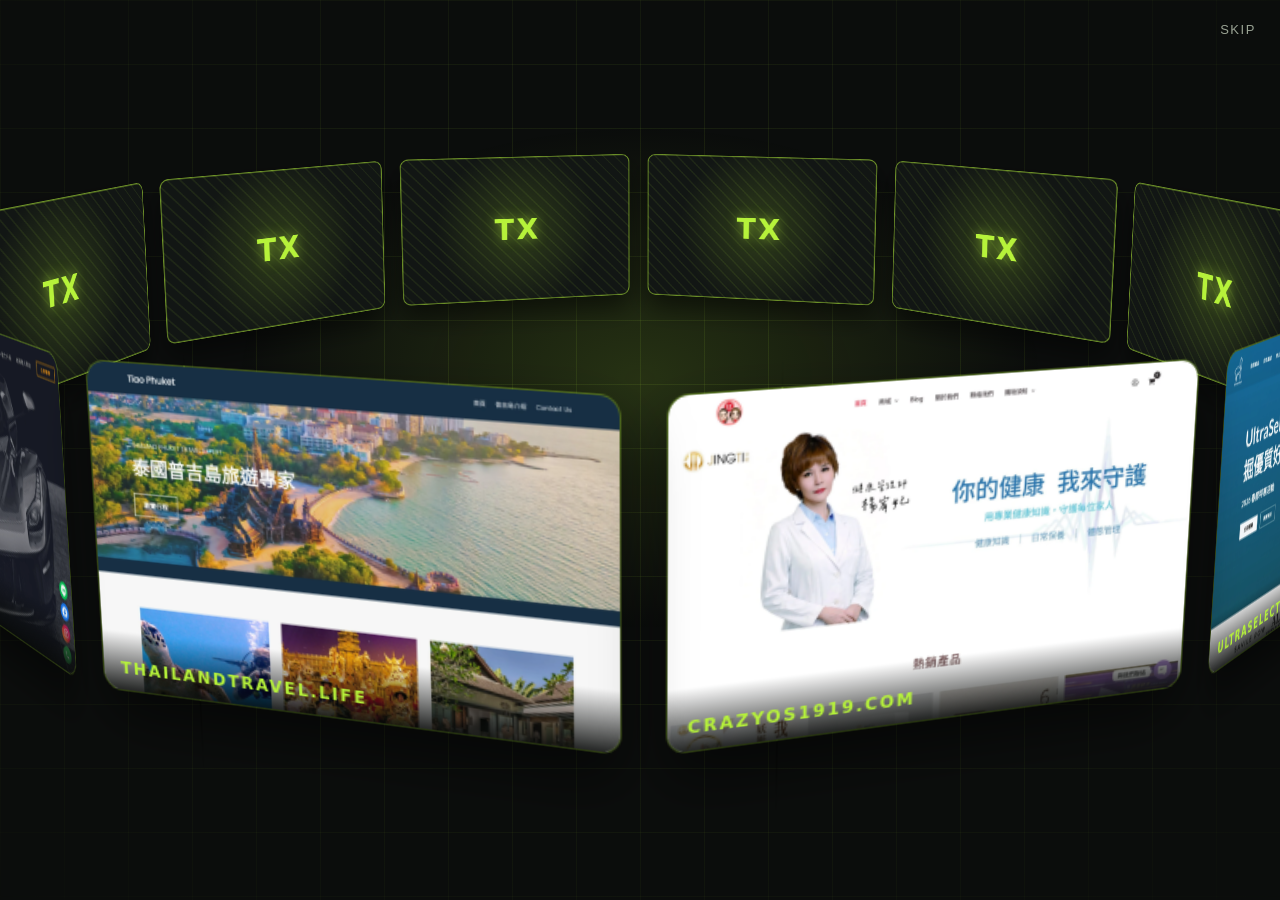
==== index.html @ 5aee788c "Publish Tangxu portfolio flipbook" ====
<!doctype html>
<html lang="zh-Hant-TW">
<head>
<meta charset="utf-8">
<meta name="viewport" content="width=device-width, initial-scale=1, viewport-fit=cover">
<title>棠序問策｜網站作品集 2026</title>
<meta name="description" content="棠序問策 新世代 AI 品牌科技｜網站作品集電子書">
<link rel="stylesheet" href="assets/flipbook.css">
<link rel="stylesheet" href="assets/intro.css">
<link rel="preload" as="image" href="assets/intro/crazyos.webp" media="(min-width: 768px)">
<link rel="preload" as="image" href="assets/intro/crazyos_m.webp" media="(max-width: 767px)">
</head>
<body>
  <div class="bg-grid" aria-hidden="true"></div>
  <a class="brand" href="https://tangxuai.org/" target="_blank" rel="noopener"><span class="dot"></span>棠序問策</a>
  <a class="cta" href="https://tangxuai.org/contact-us/" target="_blank" rel="noopener">預約諮詢</a>

  <!-- Desktop: page-flip book -->
  <main class="stage" id="stage" hidden>
    <div class="book-shift" id="shift"></div>
  </main>
  <nav class="controls" id="controls" aria-label="翻頁控制" hidden>
    <button id="prev" class="btn" aria-label="上一頁"><svg viewBox="0 0 24 24"><path d="M15 5l-7 7 7 7"/></svg></button>
    <div class="counter"><span id="cur">01</span><i>/</i><span id="total">15</span></div>
    <button id="next" class="btn" aria-label="下一頁"><svg viewBox="0 0 24 24"><path d="M9 5l7 7-7 7"/></svg></button>
    <span class="sep"></span>
    <button id="mode" class="btn ghost" aria-label="切換單頁／雙頁" title="單頁／雙頁"><svg viewBox="0 0 24 24"><rect x="3" y="5" width="8" height="14" rx="1"/><rect x="13" y="5" width="8" height="14" rx="1"/></svg></button>
    <button id="fs" class="btn ghost" aria-label="全螢幕" title="全螢幕"><svg viewBox="0 0 24 24"><path d="M4 9V4h5M20 9V4h-5M4 15v5h5M20 15v5h-5"/></svg></button>
  </nav>
  <div class="hint" id="hint" aria-hidden="true">← → 鍵盤翻頁　｜　拖曳頁角翻頁</div>

  <!-- Mobile: vertical scroll -->
  <main class="scroll" id="scroll" hidden></main>
  <div class="lightbox" id="lb" hidden role="dialog" aria-label="頁面放大檢視">
    <div class="lb-stage" id="lbStage"><img id="lbImg" alt=""></div>
    <button class="lb-close" id="lbClose" aria-label="關閉">✕</button>
    <div class="lb-num" id="lbNum"></div>
    <div class="lb-tip" id="lbTip">雙指縮放・點兩下放大</div>
  </div>

  <script src="assets/intro.js"></script>
  <script src="assets/js/page-flip.browser.js"></script>
  <script src="assets/flipbook.js"></script>
</body>
</html>
---- assets/flipbook.css ----
:root{--lime:#B6F23A;--bg:#0b0d0c;--line:rgba(182,242,58,.10);--text:#e8ece6;--bar:56px}
*{box-sizing:border-box;margin:0;padding:0}
html,body{height:100%;background:var(--bg);color:var(--text);font-family:"Noto Sans TC","PingFang TC","Microsoft JhengHei","Heiti TC",system-ui,sans-serif;-webkit-font-smoothing:antialiased}
body.desk{overflow:hidden}
[hidden]{display:none!important}
.bg-grid{position:fixed;inset:0;pointer-events:none;z-index:0;
  background:radial-gradient(60% 55% at 50% 50%,rgba(182,242,58,.07),transparent 70%),
   linear-gradient(var(--line) 1px,transparent 1px) 0 0/64px 64px,
   linear-gradient(90deg,var(--line) 1px,transparent 1px) 0 0/64px 64px;
  -webkit-mask-image:radial-gradient(85% 75% at 50% 50%,#000 35%,transparent 100%);mask-image:radial-gradient(85% 75% at 50% 50%,#000 35%,transparent 100%)}
.brand{position:fixed;top:14px;left:18px;z-index:20;color:#fff;text-decoration:none;font-weight:800;letter-spacing:.05em;display:flex;align-items:center;gap:8px;font-size:14px;opacity:.9}
.dot{width:8px;height:8px;border-radius:50%;background:var(--lime);box-shadow:0 0 10px var(--lime)}
.cta{position:fixed;top:10px;right:14px;z-index:20;color:#0b0d0c;background:var(--lime);text-decoration:none;font-weight:800;font-size:13px;padding:8px 16px;border-radius:999px;box-shadow:0 0 16px rgba(182,242,58,.35)}
.cta:hover{filter:brightness(1.06)}
/* desktop stage */
.stage{position:fixed;left:0;right:0;top:0;bottom:var(--bar);display:flex;align-items:center;justify-content:center;z-index:1}
.book-shift{transition:transform .6s cubic-bezier(.3,.7,.2,1)}
.page{background:#0e100f;overflow:hidden;box-shadow:0 20px 50px rgba(0,0,0,.55)}
.page img{display:block;width:100%;height:100%;object-fit:cover;image-rendering:auto;user-select:none;-webkit-user-drag:none;pointer-events:none}
.controls{position:fixed;left:50%;bottom:8px;transform:translateX(-50%);z-index:10;height:42px;display:flex;align-items:center;gap:6px;padding:0 8px;border-radius:999px;background:rgba(18,21,20,.82);border:1px solid rgba(182,242,58,.22);backdrop-filter:blur(8px);-webkit-backdrop-filter:blur(8px)}
.btn{width:32px;height:32px;border-radius:50%;border:1.5px solid var(--lime);background:transparent;color:var(--lime);cursor:pointer;display:grid;place-items:center;transition:background .2s,color .2s}
.btn svg{width:16px;height:16px;fill:none;stroke:currentColor;stroke-width:2.2;stroke-linecap:round;stroke-linejoin:round}
.btn:hover:not(:disabled){background:var(--lime);color:#0b0d0c}
.btn:disabled{opacity:.3;cursor:default}
.btn.ghost{border-color:transparent}
.btn.ghost.on{border-color:var(--lime)}
.sep{width:1px;height:20px;background:rgba(182,242,58,.25);margin:0 2px}
.counter{min-width:78px;text-align:center;font-weight:800;font-variant-numeric:tabular-nums;letter-spacing:.06em;color:var(--lime);font-size:14px}
.counter i{font-style:normal;color:#5d6658;margin:0 5px}
.counter #total{color:#8b9486}
.hint{position:fixed;left:50%;bottom:62px;transform:translateX(-50%);z-index:10;padding:8px 16px;border-radius:999px;background:rgba(10,12,11,.85);border:1px solid rgba(182,242,58,.3);color:#cfd6ca;font-size:13px;letter-spacing:.05em;opacity:0;pointer-events:none;transition:opacity .6s}
.hint.show{opacity:1}
/* mobile scroll */
.scroll{position:relative;z-index:1;padding:58px 0 24px;display:flex;flex-direction:column;gap:10px}
.mpage{position:relative;width:100%;aspect-ratio:16/9;background:#121514;cursor:zoom-in;-webkit-tap-highlight-color:transparent}
.mpage img{display:block;width:100%;height:100%;object-fit:cover}
.mpage .num{position:absolute;right:8px;bottom:6px;font-size:10px;font-weight:800;letter-spacing:.08em;color:var(--lime);background:rgba(11,13,12,.7);padding:2px 7px;border-radius:999px}
.mfoot{text-align:center;padding:18px 0 8px}
.mfoot a{color:var(--lime);font-weight:700;text-decoration:none;font-size:14px}
/* lightbox */
.lightbox{position:fixed;inset:0;z-index:50;background:rgba(5,6,6,.97);touch-action:none}
.lb-stage{position:absolute;inset:0;display:flex;align-items:center;justify-content:center;overflow:hidden}
.lb-stage img{width:100%;height:auto;max-height:100%;object-fit:contain;transform-origin:0 0;user-select:none;-webkit-user-drag:none}
.lb-close{position:absolute;top:calc(12px + env(safe-area-inset-top));right:12px;width:40px;height:40px;border-radius:50%;border:1.5px solid var(--lime);background:rgba(11,13,12,.8);color:var(--lime);font-size:18px;font-weight:700;cursor:pointer}
.lb-num{position:absolute;top:calc(20px + env(safe-area-inset-top));left:16px;color:var(--lime);font-weight:800;font-size:13px;letter-spacing:.08em}
.lb-tip{position:absolute;bottom:calc(22px + env(safe-area-inset-bottom));left:50%;transform:translateX(-50%);color:#aab3a5;font-size:12px;background:rgba(20,23,22,.85);padding:6px 12px;border-radius:999px;transition:opacity .6s}
---- assets/intro.css ----
.intro{position:fixed;inset:0;z-index:100;background:#0b0d0c;overflow:hidden;transition:opacity calc(.55s * var(--rate,1)) ease;font-family:"Inter","SF Pro Display","Segoe UI",system-ui,"Noto Sans TC","PingFang TC",sans-serif}
.intro.out{opacity:0;pointer-events:none}
.intro .ig{position:absolute;inset:0;pointer-events:none;
  background:radial-gradient(45% 40% at 50% 42%,rgba(182,242,58,.16),transparent 70%),
   linear-gradient(rgba(182,242,58,.09) 1px,transparent 1px) 0 0/64px 64px,
   linear-gradient(90deg,rgba(182,242,58,.09) 1px,transparent 1px) 0 0/64px 64px;
  -webkit-mask-image:radial-gradient(80% 75% at 50% 45%,#000 30%,transparent 100%);mask-image:radial-gradient(80% 75% at 50% 45%,#000 30%,transparent 100%)}
.i-skip{position:absolute;top:16px;right:20px;z-index:3;color:#9aa394;font-size:13px;letter-spacing:.12em;text-transform:uppercase;text-decoration:none;background:none;border:0;cursor:pointer;padding:6px 4px}
.i-skip:hover{color:#B6F23A}
.i-scene{position:absolute;left:0;right:0;top:0;height:72%;perspective:1500px;perspective-origin:50% 38%}
.i-wheel{position:absolute;left:50%;top:50%;width:0;height:0;transform-style:preserve-3d}
.i-card{position:absolute;left:calc(var(--w)/-2);top:calc(var(--h)/-2);width:var(--w);height:var(--h);transform-style:preserve-3d;cursor:pointer;backface-visibility:visible}
.i-face{position:absolute;inset:0;border-radius:12px;overflow:hidden;backface-visibility:hidden;-webkit-backface-visibility:hidden}
.i-front{background:#111 center/cover no-repeat;box-shadow:0 18px 40px rgba(0,0,0,.55),0 0 0 1px rgba(182,242,58,.35)}
.i-front span{position:absolute;left:0;right:0;bottom:0;padding:18px 12px 8px;font-size:11px;font-weight:700;letter-spacing:.14em;color:#B6F23A;background:linear-gradient(transparent,rgba(8,10,9,.88))}
.i-back{transform:rotateY(180deg);background:
   radial-gradient(circle at 50% 50%,rgba(182,242,58,.18),transparent 60%),
   repeating-linear-gradient(45deg,rgba(182,242,58,.08) 0 2px,transparent 2px 12px),#121614;
  box-shadow:0 18px 40px rgba(0,0,0,.55),inset 0 0 0 1.5px rgba(182,242,58,.55);display:grid;place-items:center}
.i-back b{font-weight:900;font-size:calc(var(--h)*.2);letter-spacing:.08em;color:#B6F23A;text-shadow:0 0 18px rgba(182,242,58,.6)}
.i-copy{position:absolute;left:0;right:0;top:70%;text-align:center;opacity:0;transform:translateY(16px);transition:opacity calc(.7s * var(--rate,1)) ease,transform calc(.7s * var(--rate,1)) cubic-bezier(.2,.8,.2,1)}
.i-copy.show{opacity:1;transform:none}
.i-copy h1{color:#fff;font-weight:800;font-size:clamp(30px,4.6vw,64px);letter-spacing:-.02em;line-height:1.05}
.i-copy p{margin-top:10px;color:#B6F23A;font-size:13px;font-weight:700;letter-spacing:.32em}
.i-open{margin-top:22px;border:0;cursor:pointer;background:#B6F23A;color:#0b0d0c;font:inherit;font-weight:800;font-size:15px;letter-spacing:.04em;padding:13px 28px;border-radius:999px;box-shadow:0 0 28px rgba(182,242,58,.45);transition:transform .2s,box-shadow .2s}
.i-open:hover{transform:translateY(-2px);box-shadow:0 0 40px rgba(182,242,58,.65)}
.i-open:focus-visible,.i-skip:focus-visible{outline:2px solid #fff;outline-offset:3px}
@media (max-width:767px){.i-scene{height:66%;perspective:900px}.i-front span{font-size:7.5px;letter-spacing:.06em;padding:14px 6px 6px;white-space:nowrap;overflow:hidden;text-overflow:clip}.i-copy{top:57%}.i-copy p{font-size:11px;letter-spacing:.26em}}
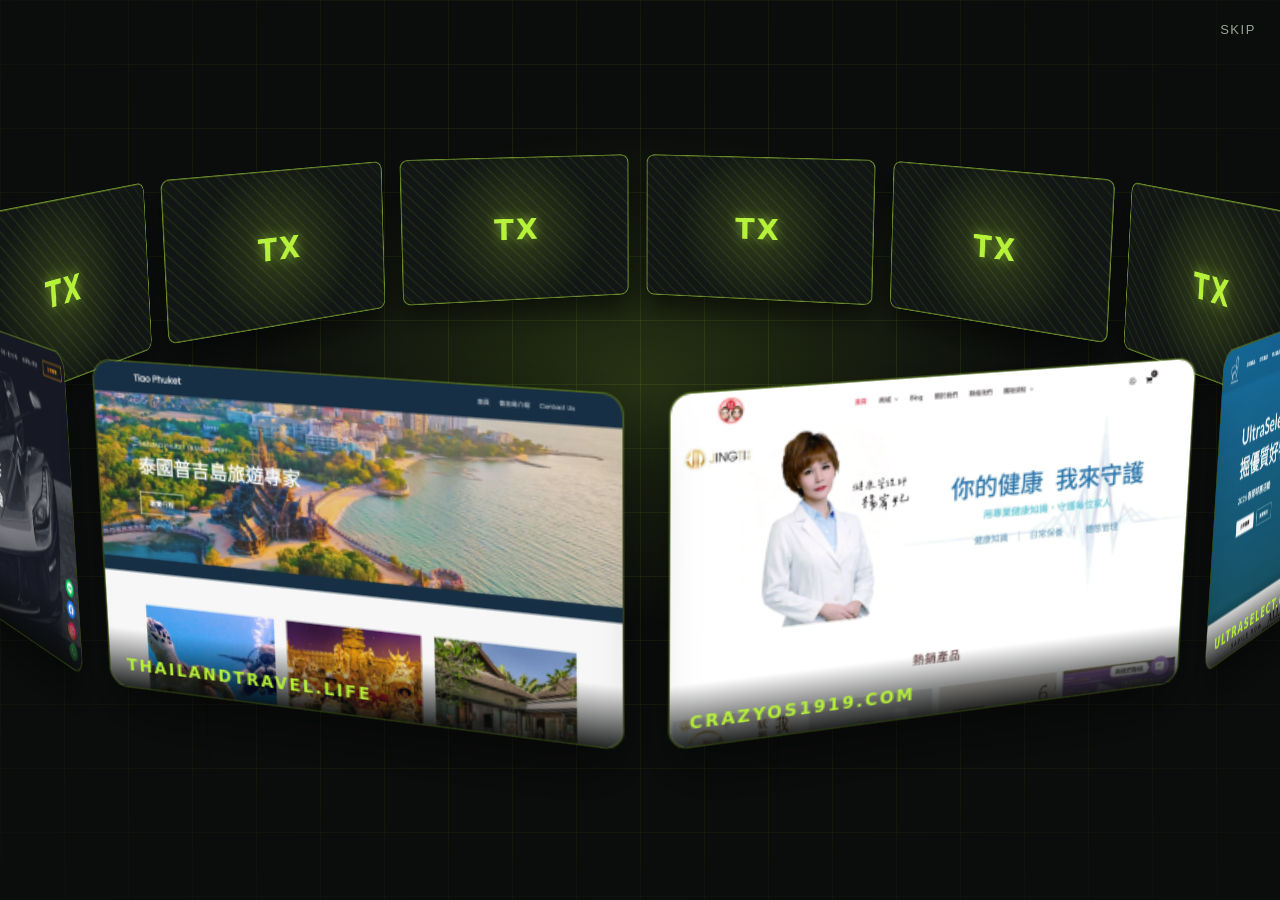
==== commit 8394dd7a: "Add 9:16 mobile pages, single-page swipe flip and 3D wheel intro on phones" ====
--- a/index.html
+++ b/index.html
@@ -8,7 +8,8 @@
 <link rel="stylesheet" href="assets/flipbook.css">
 <link rel="stylesheet" href="assets/intro.css">
 <link rel="preload" as="image" href="assets/intro/crazyos.webp" media="(min-width: 768px)">
-<link rel="preload" as="image" href="assets/intro/crazyos_m.webp" media="(max-width: 767px)">
+<link rel="preload" as="image" href="assets/intro/crazyos_p.webp" media="(max-width: 767px)">
+<link rel="preload" as="image" href="assets/pages/ms01.webp" media="(max-width: 767px)">
 </head>
 <body>
   <div class="bg-grid" aria-hidden="true"></div>
@@ -29,7 +30,9 @@
   </nav>
   <div class="hint" id="hint" aria-hidden="true">← → 鍵盤翻頁　｜　拖曳頁角翻頁</div>
 
-  <!-- Mobile: vertical scroll -->
+  <!-- Mobile: single-page swipe flip (9:16 pages) -->
+  <main class="mstage" id="mstage" hidden><div class="mshift" id="mshift"></div><div class="mtip" id="mtip">左右滑動翻頁・點一下放大</div></main>
+  <!-- Mobile fallback: vertical scroll -->
   <main class="scroll" id="scroll" hidden></main>
   <div class="lightbox" id="lb" hidden role="dialog" aria-label="頁面放大檢視">
     <div class="lb-stage" id="lbStage"><img id="lbImg" alt=""></div>
--- a/assets/flipbook.css
+++ b/assets/flipbook.css
@@ -38,9 +38,19 @@
 .mfoot{text-align:center;padding:18px 0 8px}
 .mfoot a{color:var(--lime);font-weight:700;text-decoration:none;font-size:14px}
 /* lightbox */
-.lightbox{position:fixed;inset:0;z-index:50;background:rgba(5,6,6,.97);touch-action:none}
+.lightbox{position:fixed;inset:0;z-index:50;background:#050606;touch-action:none}
 .lb-stage{position:absolute;inset:0;display:flex;align-items:center;justify-content:center;overflow:hidden}
 .lb-stage img{width:100%;height:auto;max-height:100%;object-fit:contain;transform-origin:0 0;user-select:none;-webkit-user-drag:none}
 .lb-close{position:absolute;top:calc(12px + env(safe-area-inset-top));right:12px;width:40px;height:40px;border-radius:50%;border:1.5px solid var(--lime);background:rgba(11,13,12,.8);color:var(--lime);font-size:18px;font-weight:700;cursor:pointer}
-.lb-num{position:absolute;top:calc(20px + env(safe-area-inset-top));left:16px;color:var(--lime);font-weight:800;font-size:13px;letter-spacing:.08em}
-.lb-tip{position:absolute;bottom:calc(22px + env(safe-area-inset-bottom));left:50%;transform:translateX(-50%);color:#aab3a5;font-size:12px;background:rgba(20,23,22,.85);padding:6px 12px;border-radius:999px;transition:opacity .6s}
+.lb-num{position:absolute;top:calc(24px + env(safe-area-inset-top));left:16px;color:var(--lime);font-weight:800;font-size:13px;letter-spacing:.08em}
+.lb-tip{position:absolute;top:calc(20px + env(safe-area-inset-top));left:50%;transform:translateX(-50%);color:#aab3a5;font-size:12px;background:rgba(20,23,22,.85);padding:6px 12px;border-radius:999px;transition:opacity .6s}
+
+/* mobile single-page flip */
+body.mflip{overflow:hidden;height:100%;overscroll-behavior:none}
+.mstage{position:fixed;left:0;right:0;top:52px;bottom:calc(64px + env(safe-area-inset-bottom));display:flex;align-items:center;justify-content:center;z-index:1;touch-action:none}
+.mshift{position:relative}
+.page.mp{background:#111214;border-radius:6px}
+body.mflip .controls{bottom:calc(10px + env(safe-area-inset-bottom))}
+body.mflip #mode,body.mflip #fs,body.mflip .sep{display:none}
+.mtip{position:absolute;left:50%;bottom:10px;transform:translateX(-50%);padding:7px 14px;border-radius:999px;background:rgba(10,12,11,.85);border:1px solid rgba(182,242,58,.3);color:#cfd6ca;font-size:12px;letter-spacing:.04em;white-space:nowrap;pointer-events:none;opacity:0;transition:opacity .6s}
+.mtip.show{opacity:1}
--- a/assets/intro.css
+++ b/assets/intro.css
@@ -25,4 +25,4 @@
 .i-open{margin-top:22px;border:0;cursor:pointer;background:#B6F23A;color:#0b0d0c;font:inherit;font-weight:800;font-size:15px;letter-spacing:.04em;padding:13px 28px;border-radius:999px;box-shadow:0 0 28px rgba(182,242,58,.45);transition:transform .2s,box-shadow .2s}
 .i-open:hover{transform:translateY(-2px);box-shadow:0 0 40px rgba(182,242,58,.65)}
 .i-open:focus-visible,.i-skip:focus-visible{outline:2px solid #fff;outline-offset:3px}
-@media (max-width:767px){.i-scene{height:66%;perspective:900px}.i-front span{font-size:7.5px;letter-spacing:.06em;padding:14px 6px 6px;white-space:nowrap;overflow:hidden;text-overflow:clip}.i-copy{top:57%}.i-copy p{font-size:11px;letter-spacing:.26em}}
+@media (max-width:767px),(orientation:portrait) and (pointer:coarse){.i-scene{top:7%;height:56%;perspective:800px;perspective-origin:50% 42%}.i-face{border-radius:14px}.i-front{background-position:center top;box-shadow:0 14px 30px rgba(0,0,0,.6),0 0 0 1.5px rgba(182,242,58,.45)}.i-front span{font-size:7.5px;letter-spacing:.06em;padding:14px 6px 7px;white-space:nowrap;overflow:hidden;text-overflow:clip;text-align:center}.i-back b{font-size:calc(var(--w)*.3)}.i-copy{top:61%}.i-copy p{font-size:11px;letter-spacing:.26em}}
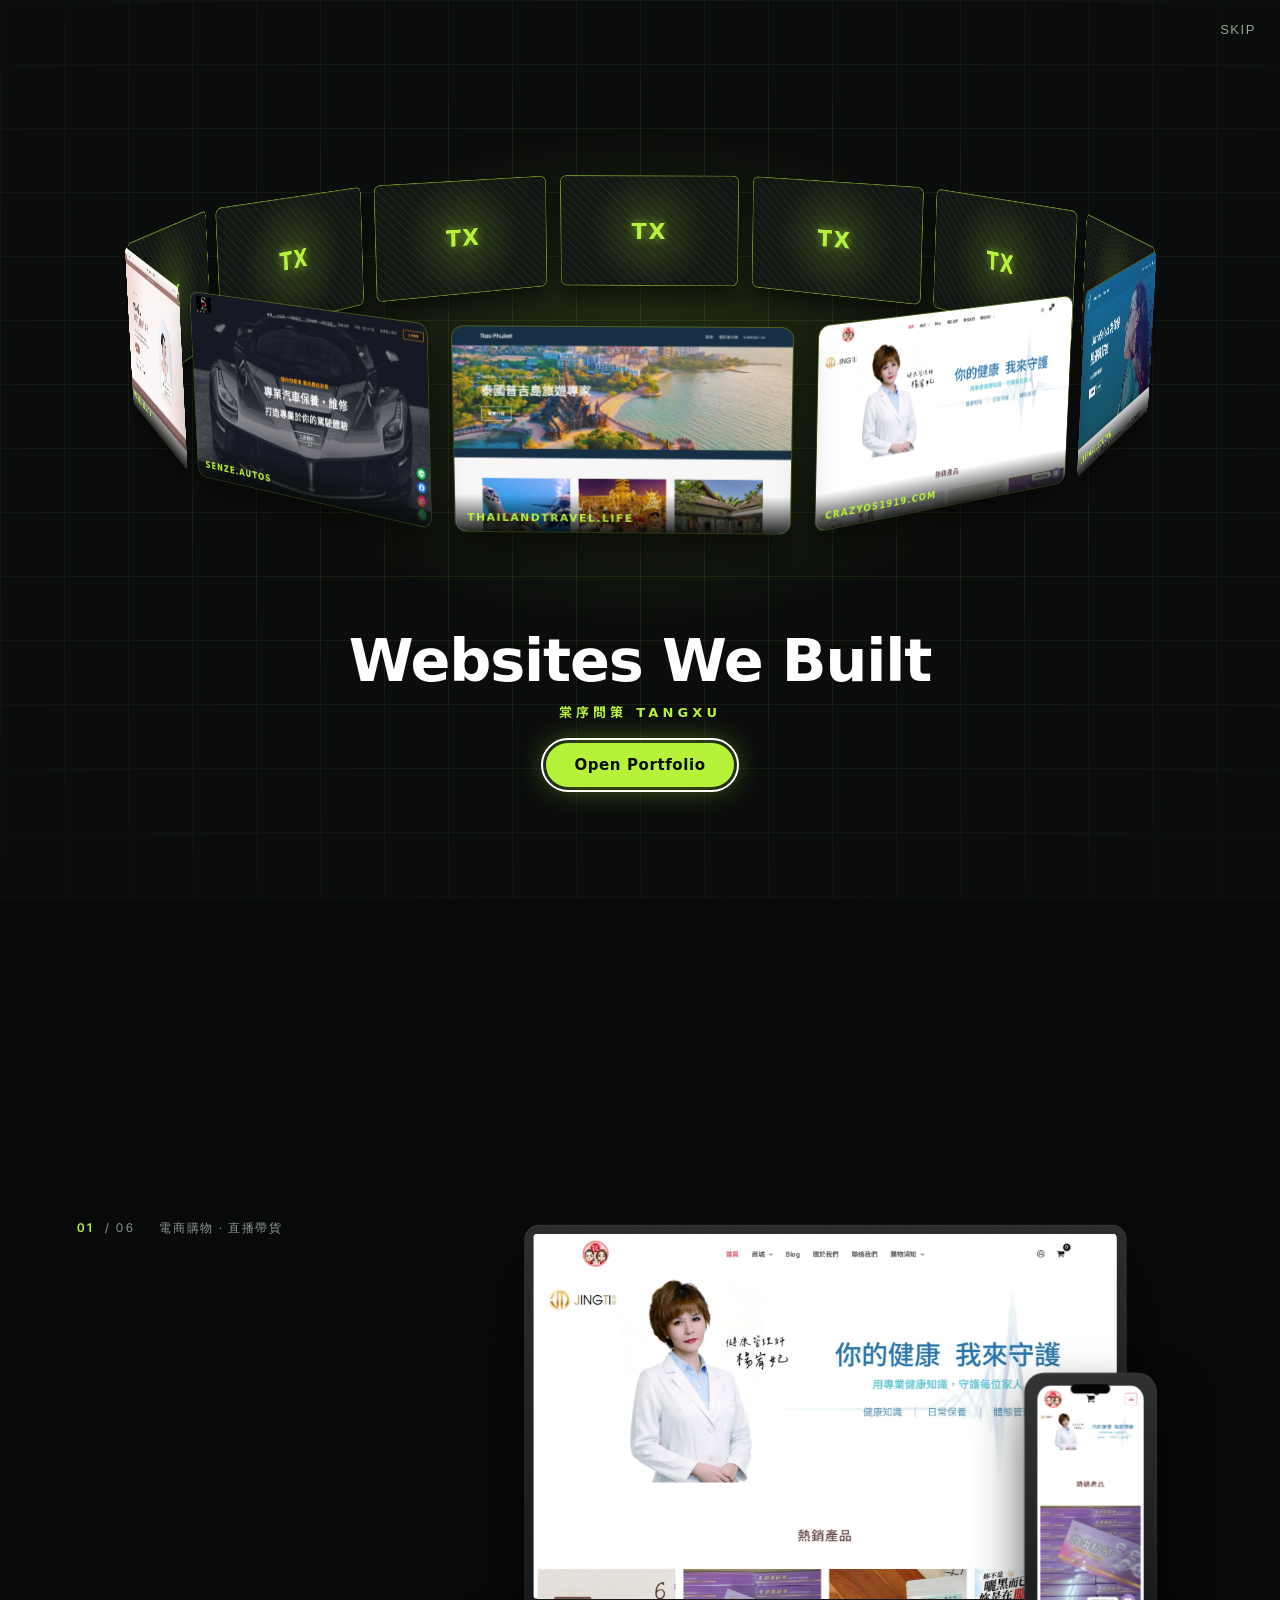
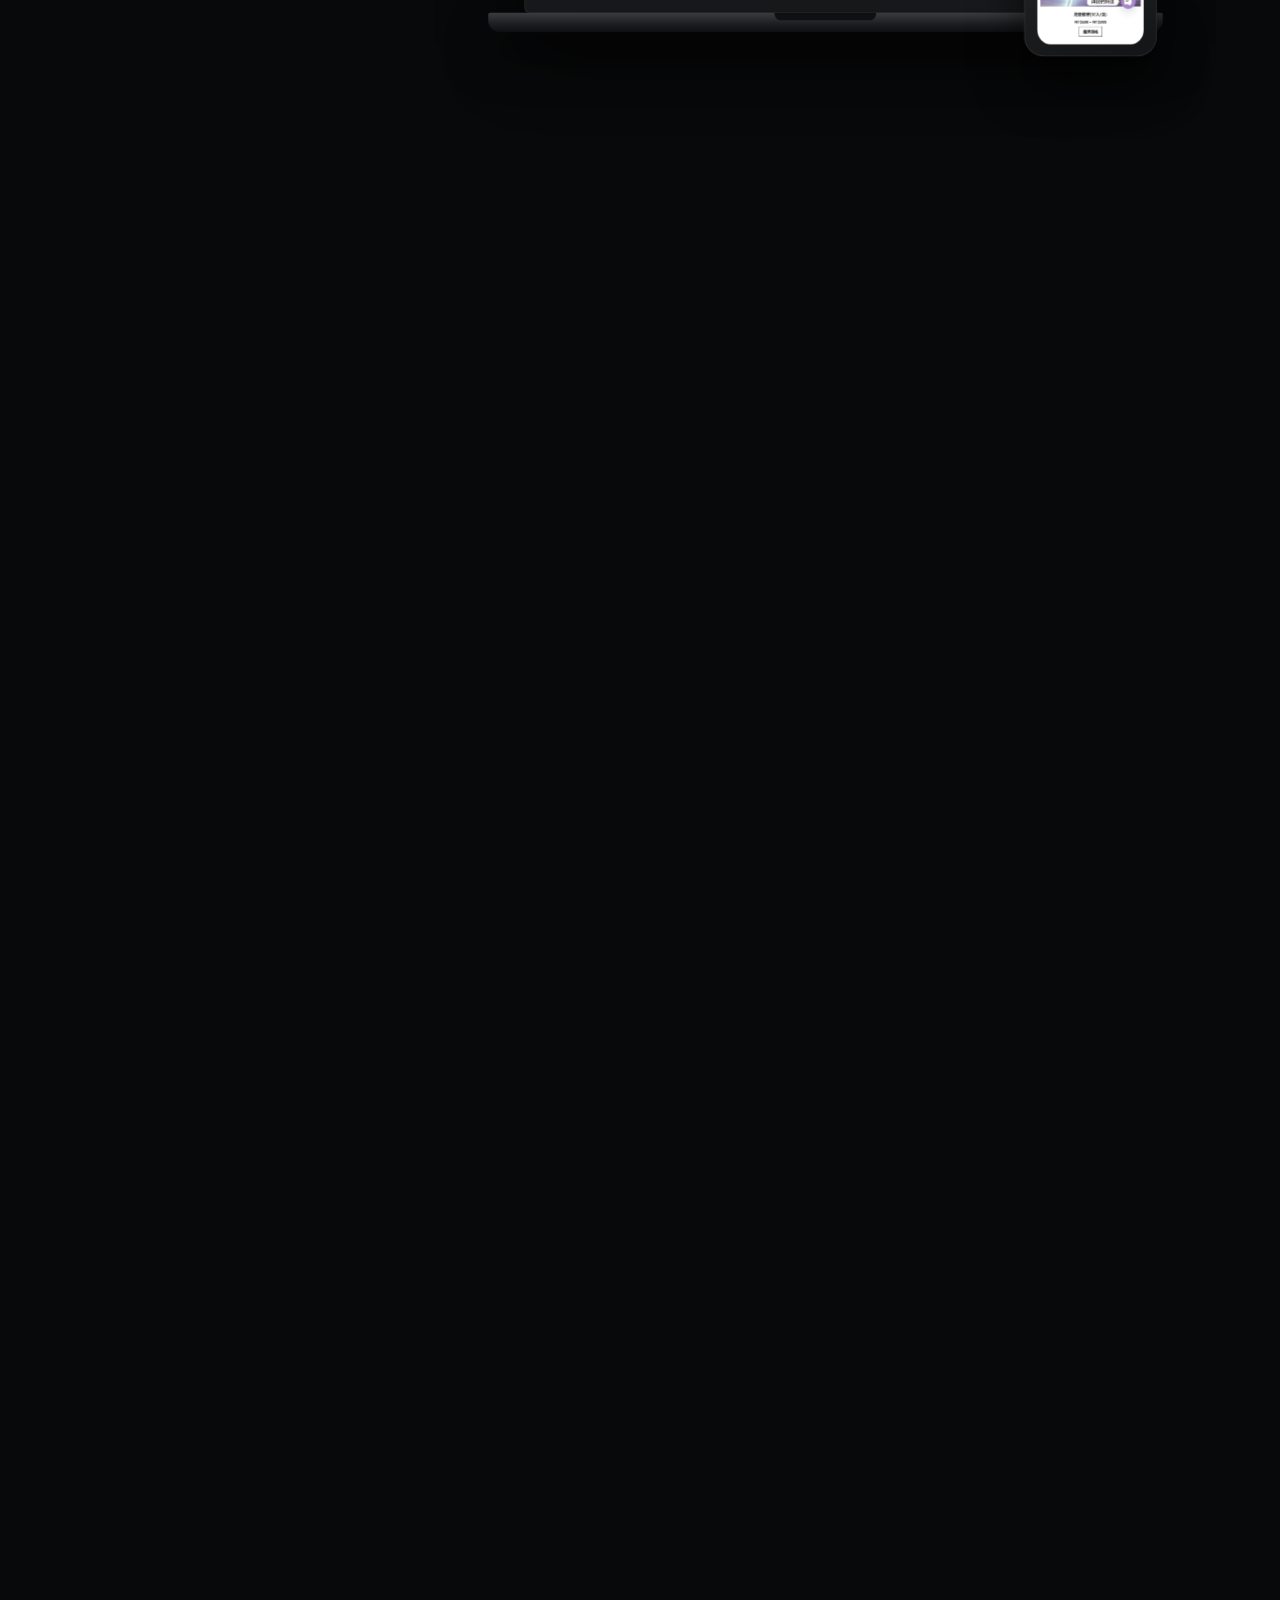
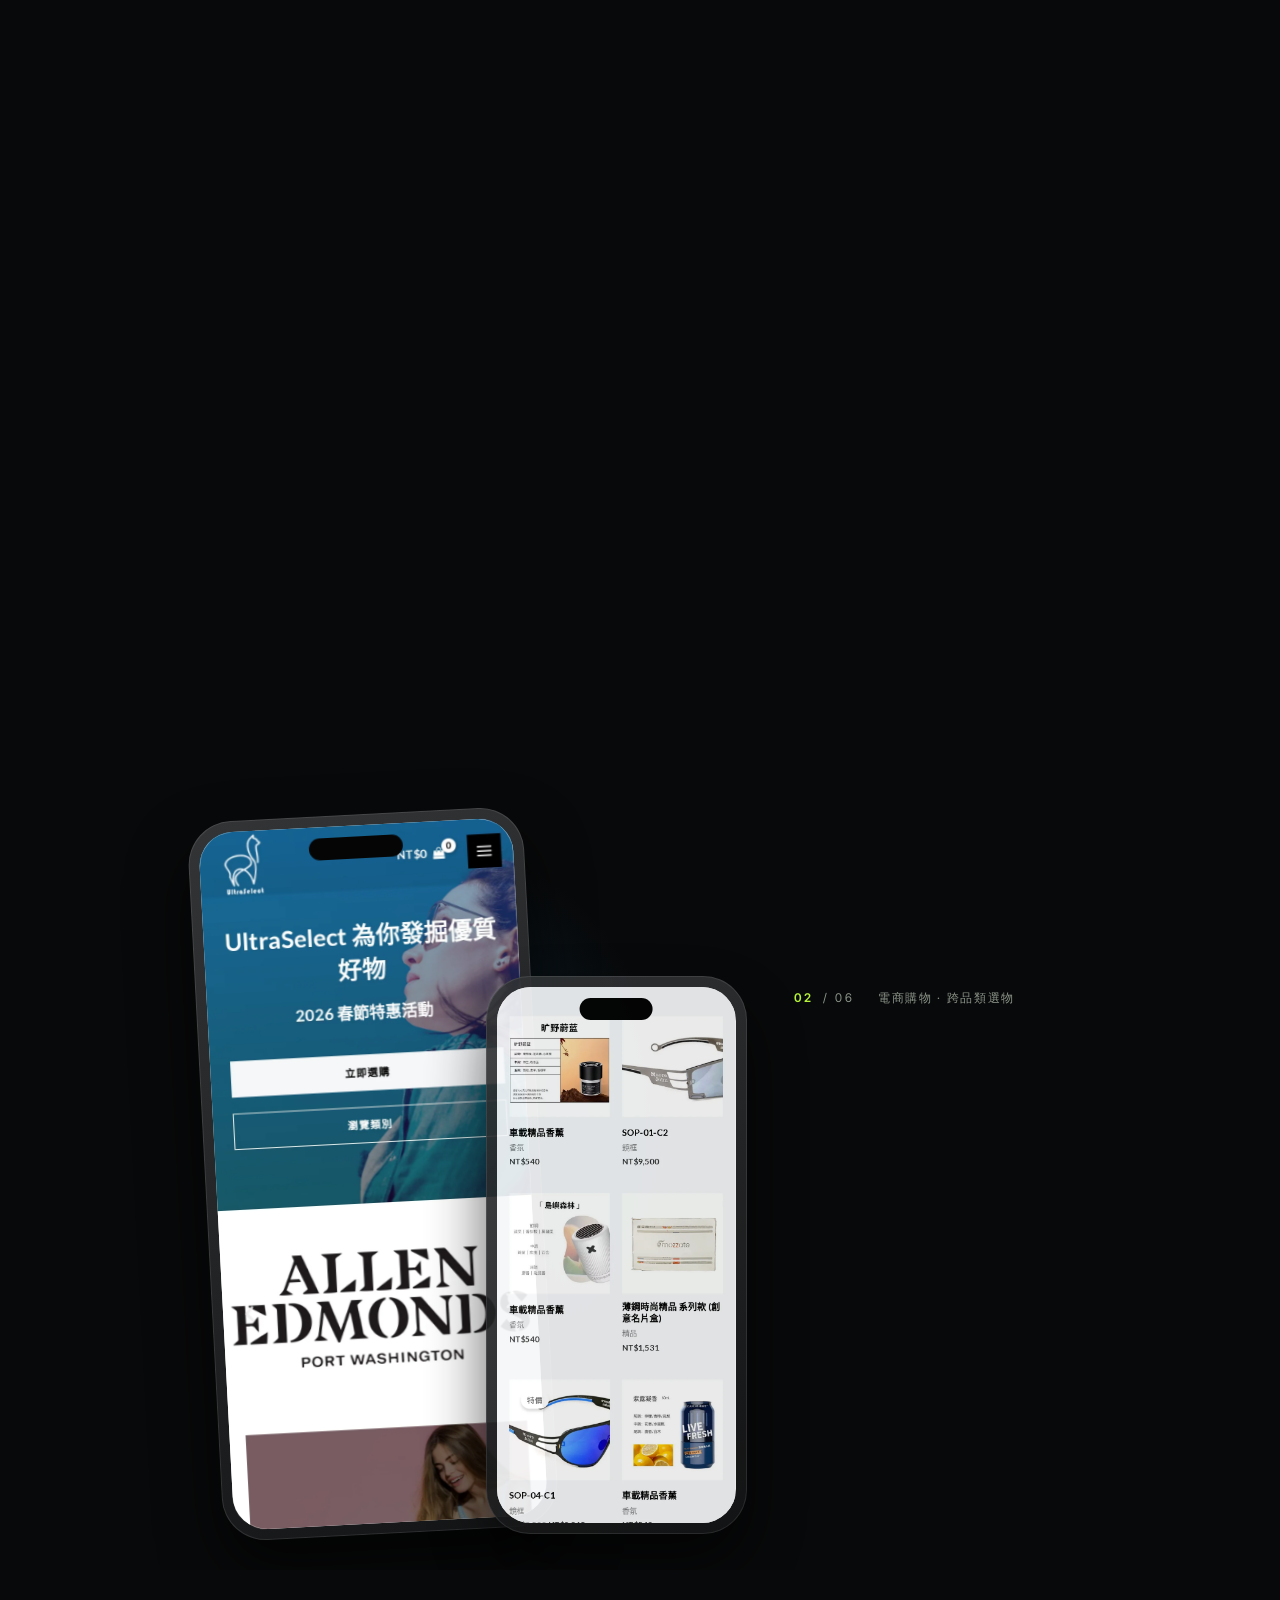
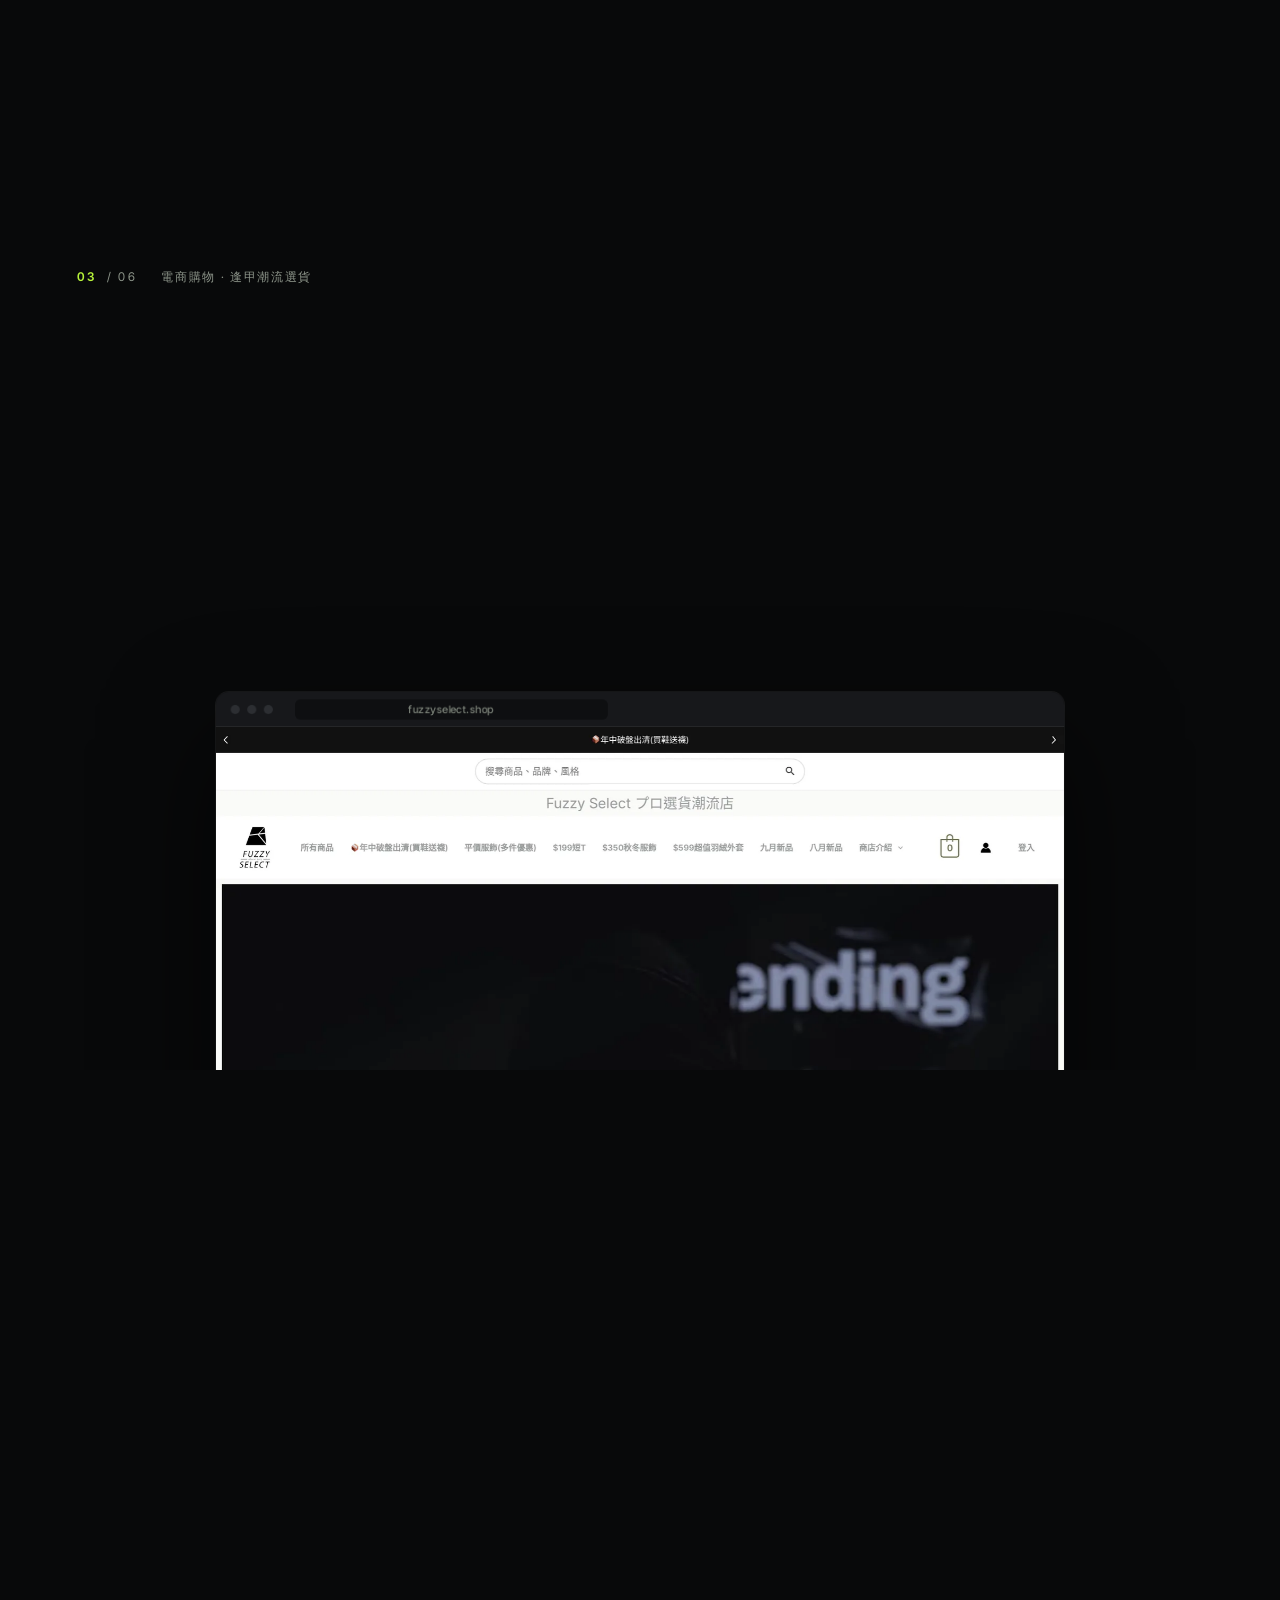
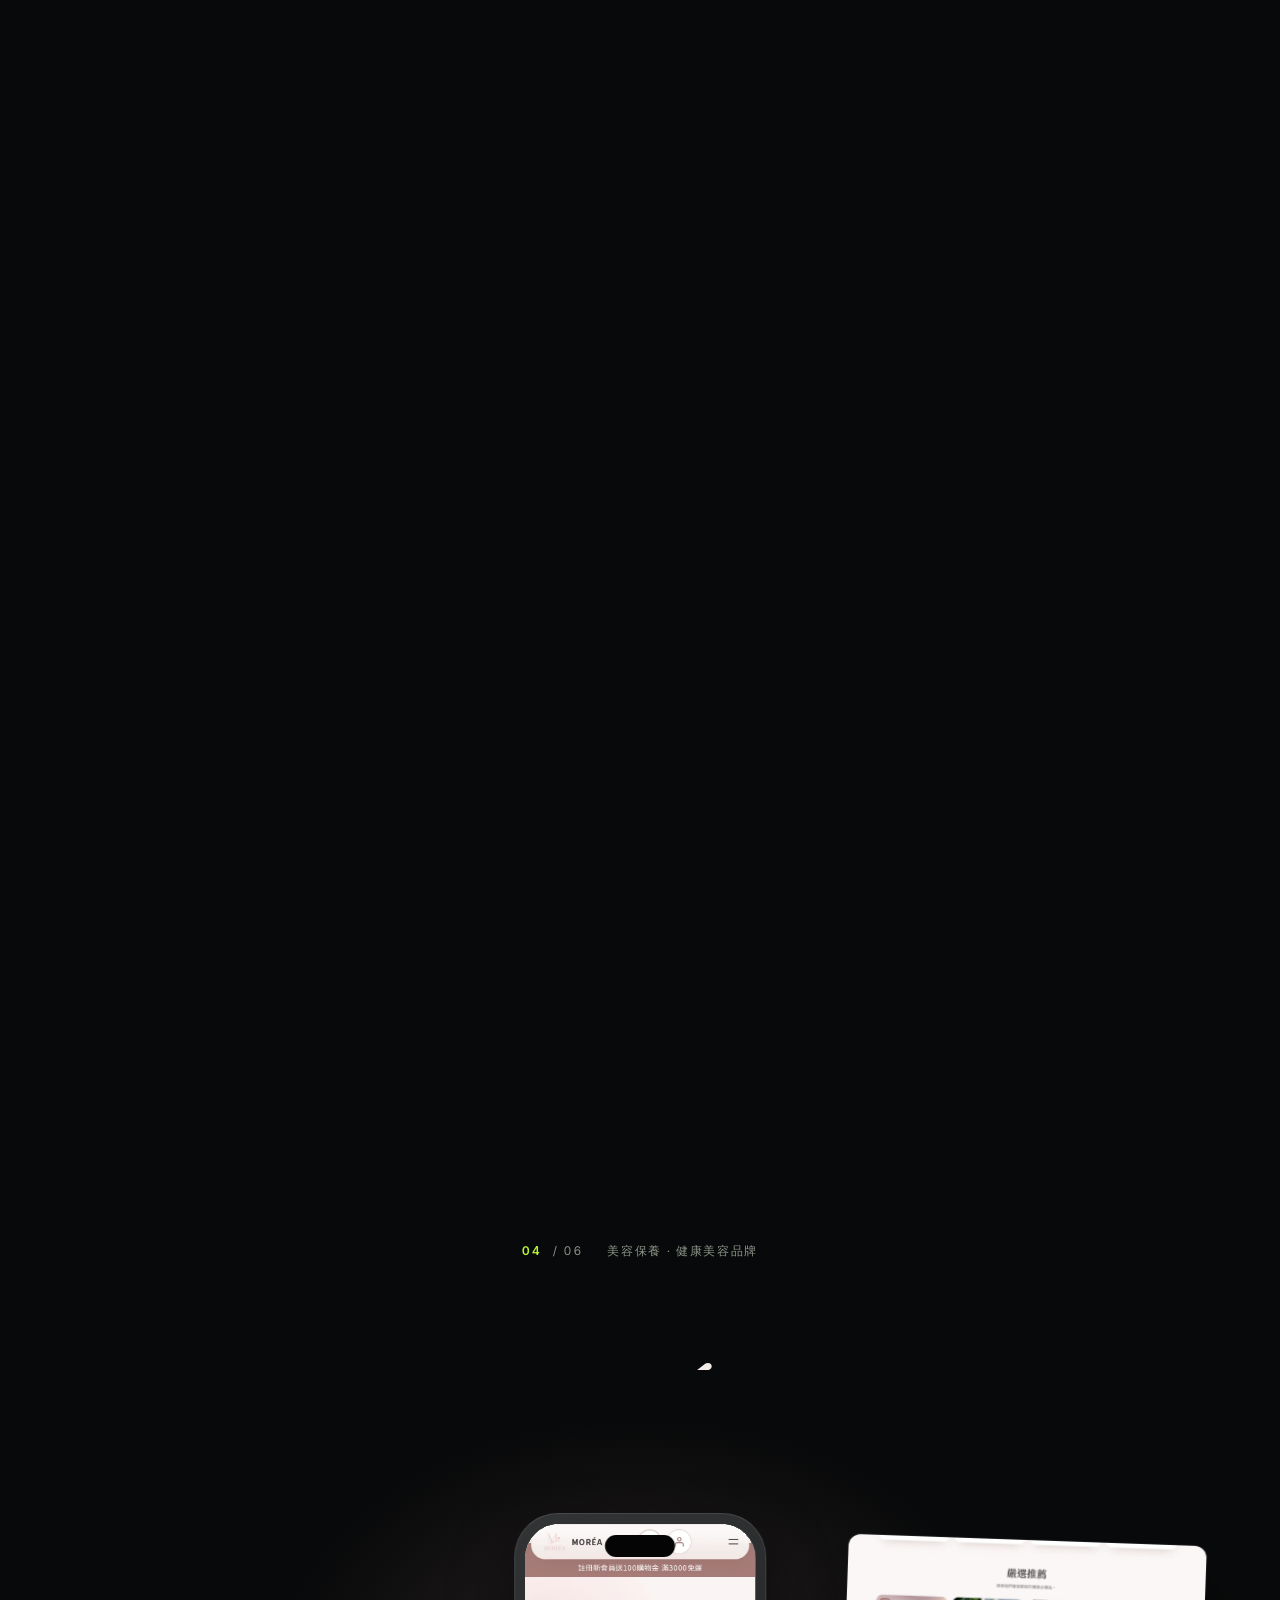
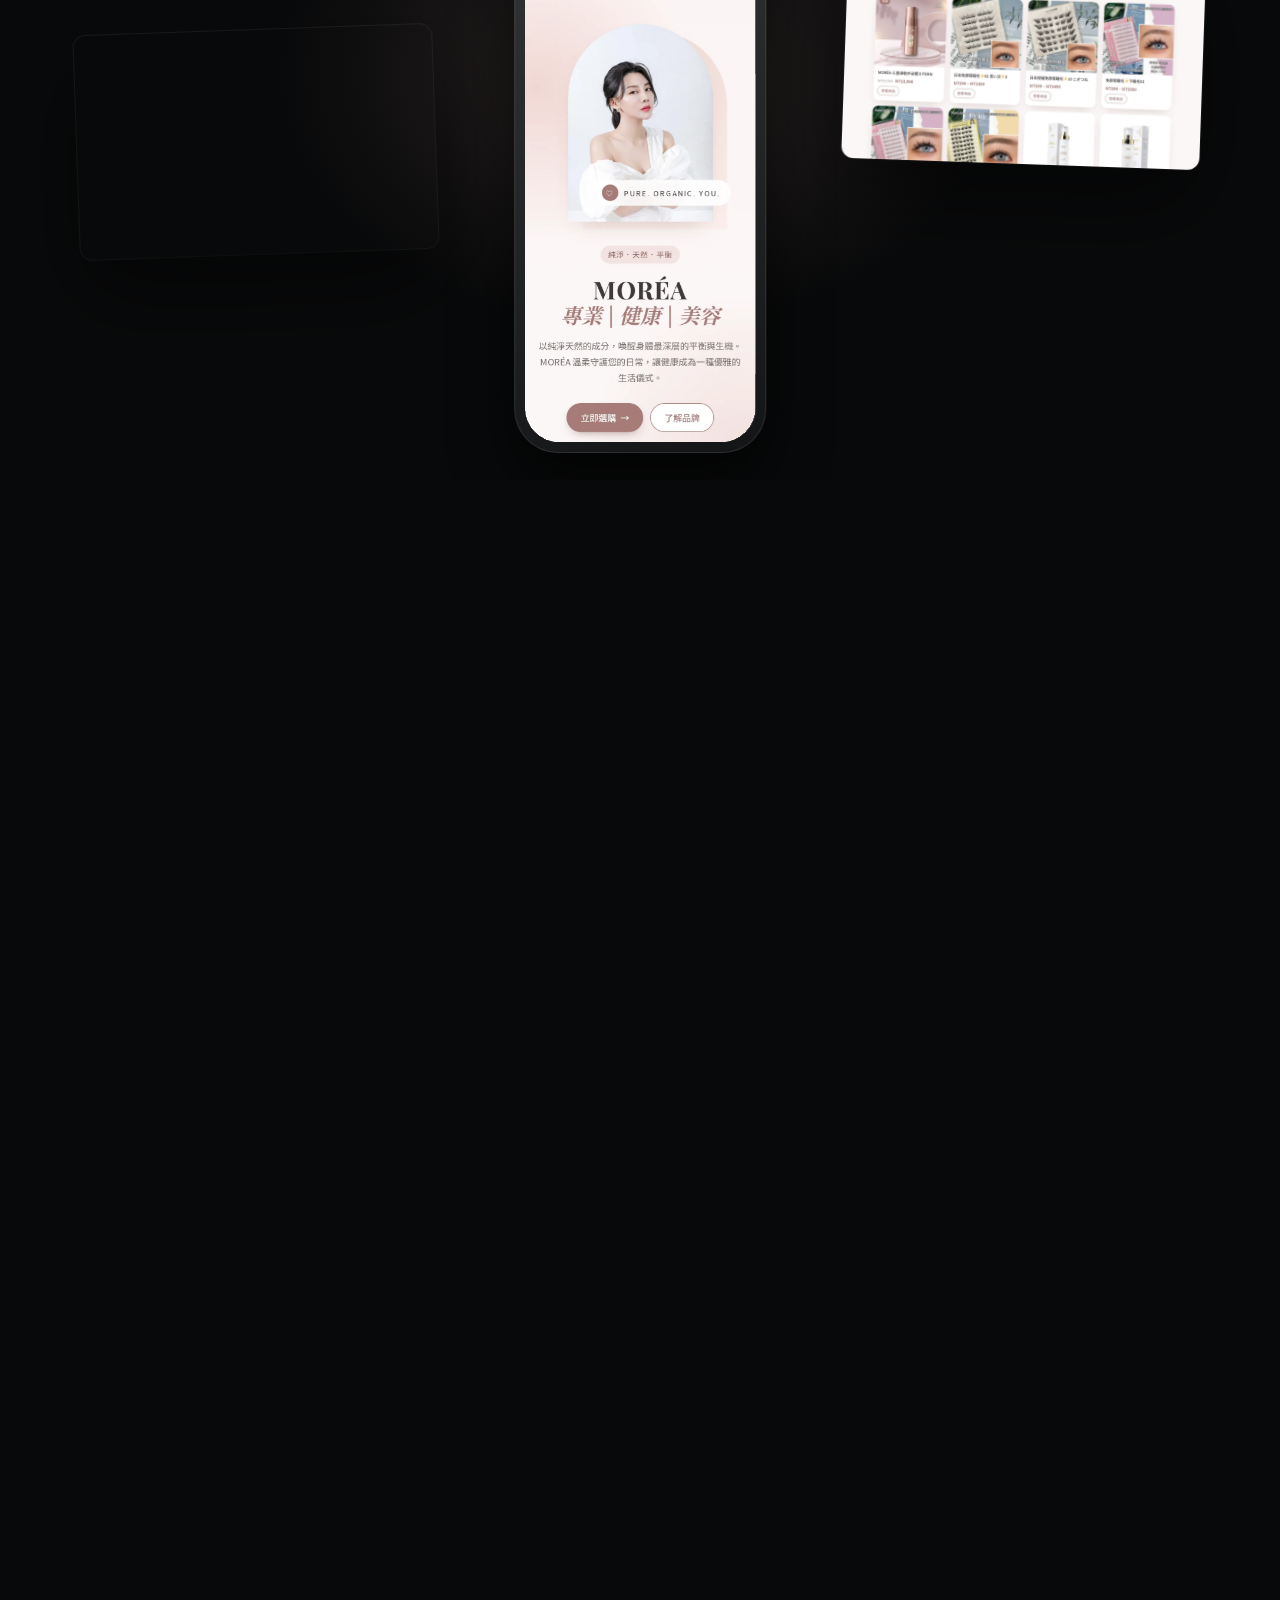
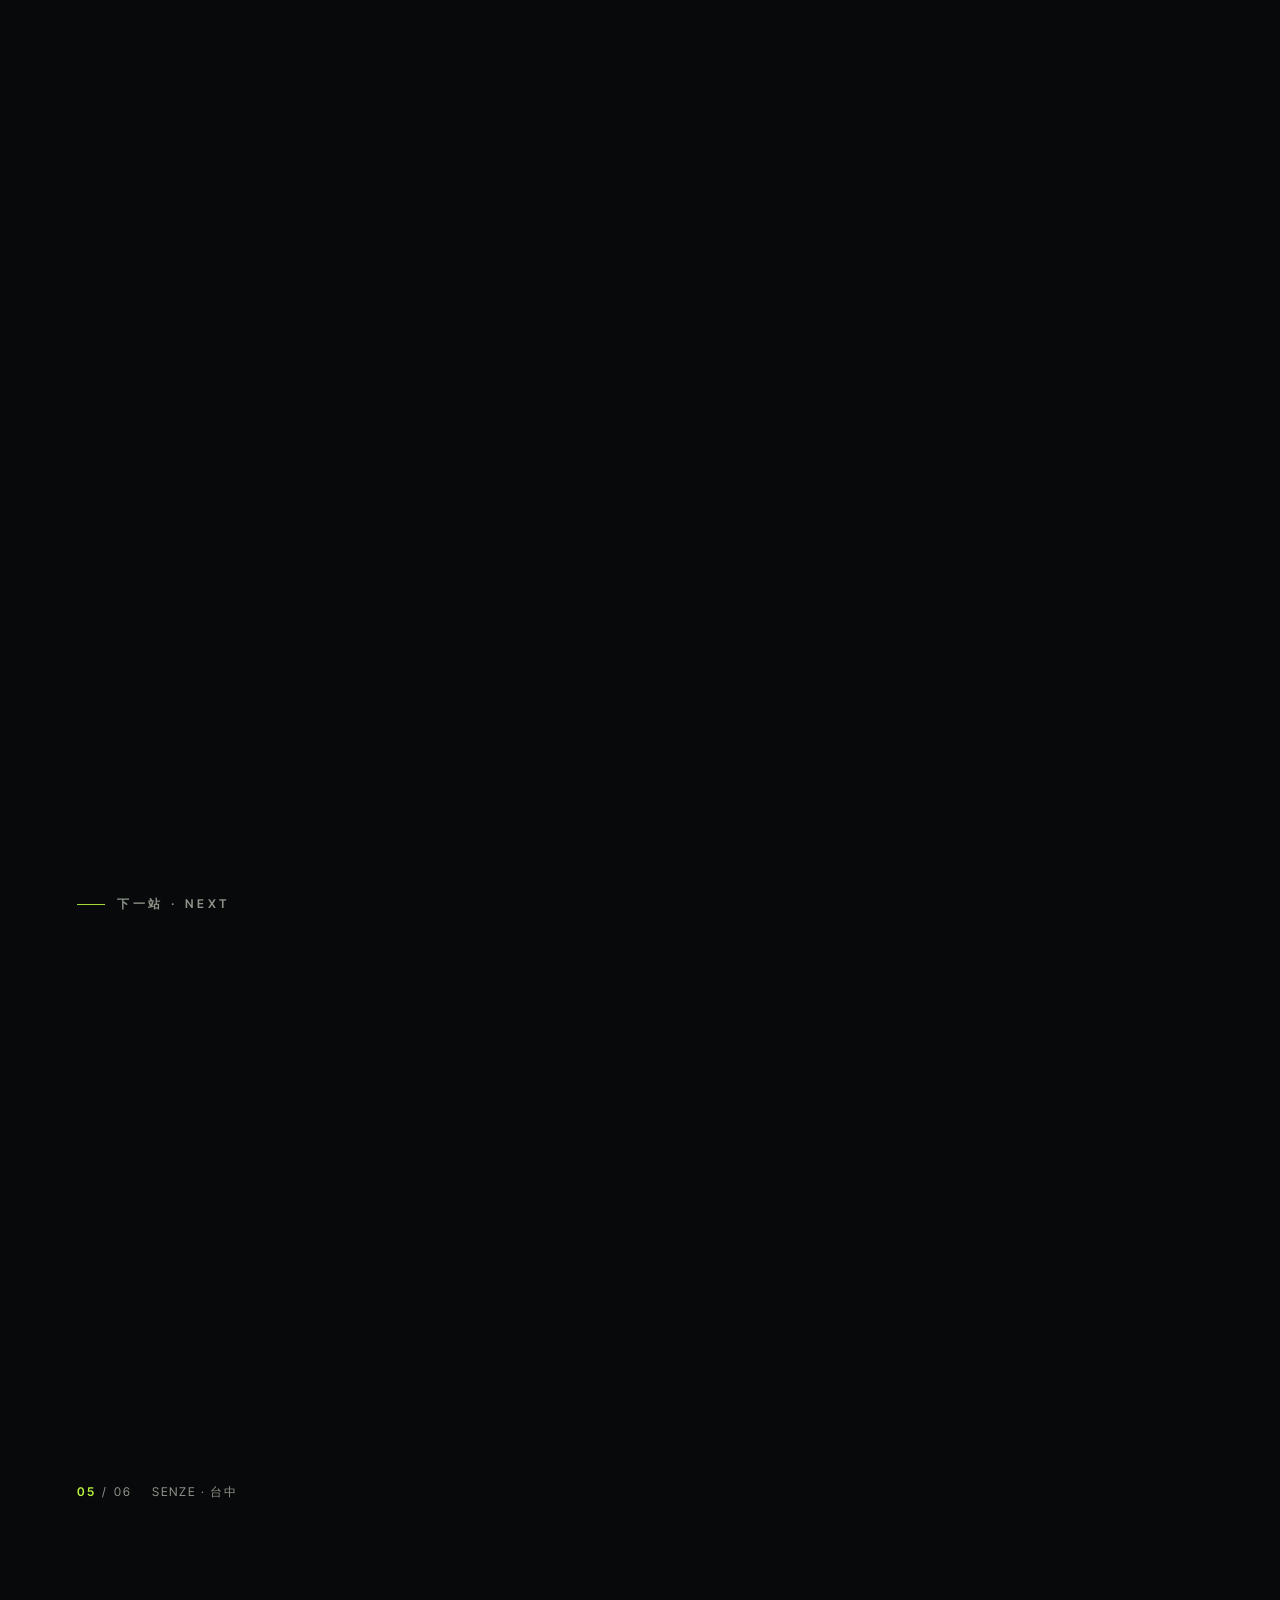
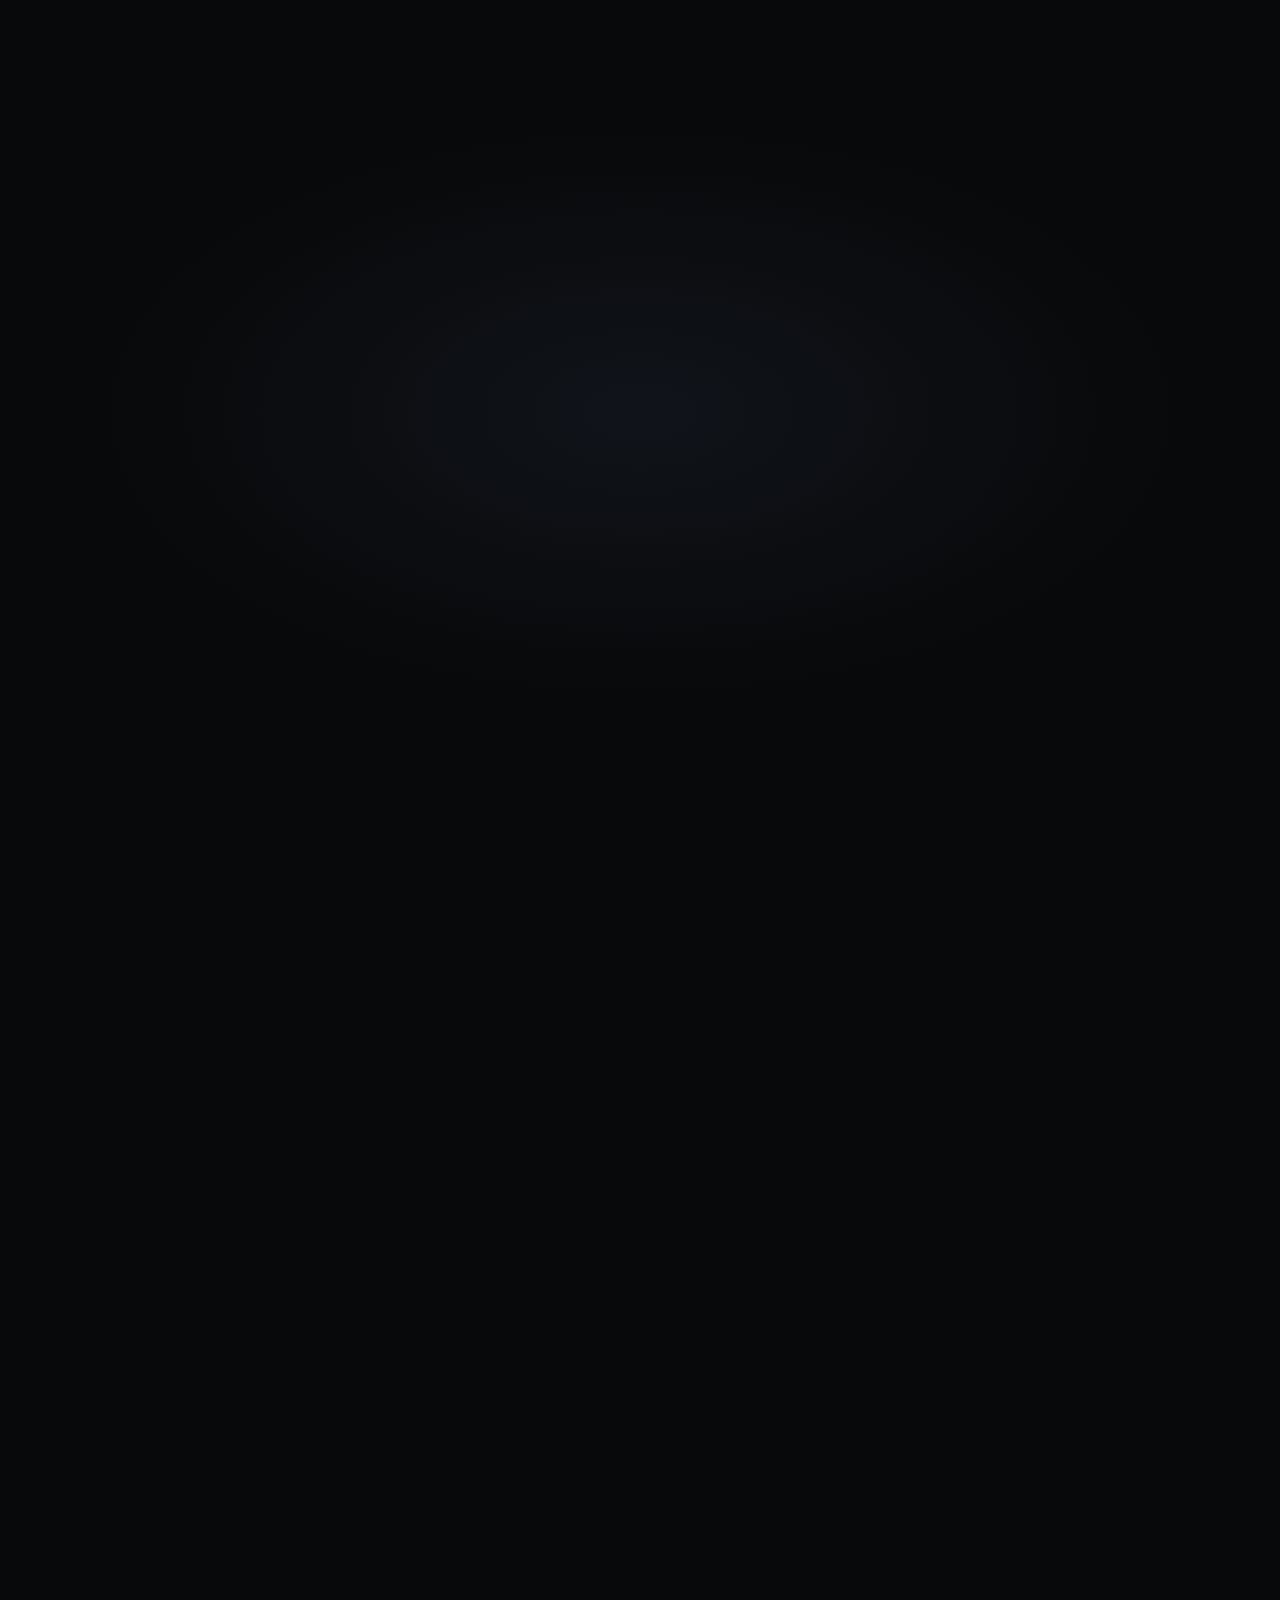
==== commit c6edd33f: "Desktop: cinematic scroll showcase (cinema/), phones keep flipbook" ====
--- a/index.html
+++ b/index.html
@@ -3,6 +3,7 @@
 <head>
 <meta charset="utf-8">
 <meta name="viewport" content="width=device-width, initial-scale=1, viewport-fit=cover">
+<script>(function(){var w=Math.min(innerWidth,screen.width||innerWidth),c=matchMedia('(pointer:coarse)').matches&&matchMedia('(orientation:portrait)').matches;if(w>=768&&!c&&!/[?&]flipbook/.test(location.search)){document.documentElement.style.visibility='hidden';location.replace('cinema/'+location.hash)}})();</script>
 <title>棠序問策｜網站作品集 2026</title>
 <meta name="description" content="棠序問策 新世代 AI 品牌科技｜網站作品集電子書">
 <link rel="stylesheet" href="assets/flipbook.css">
